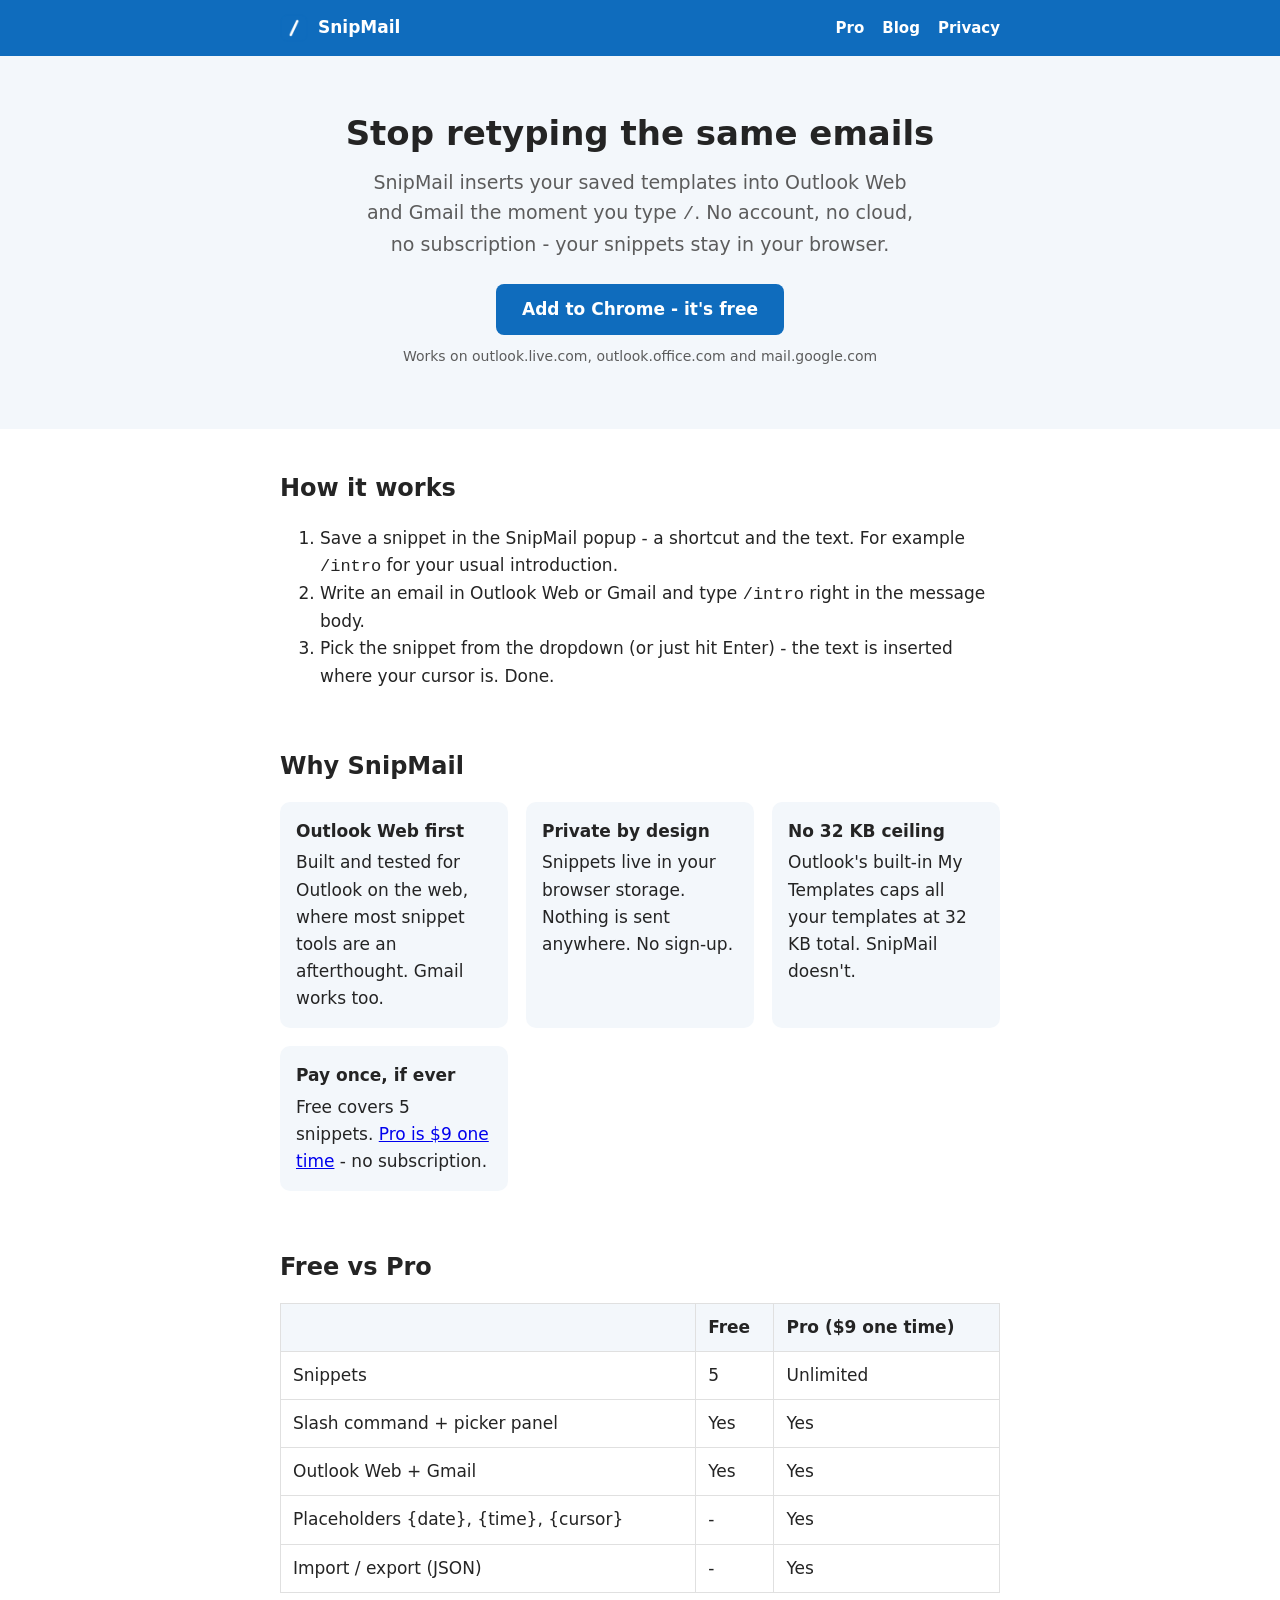
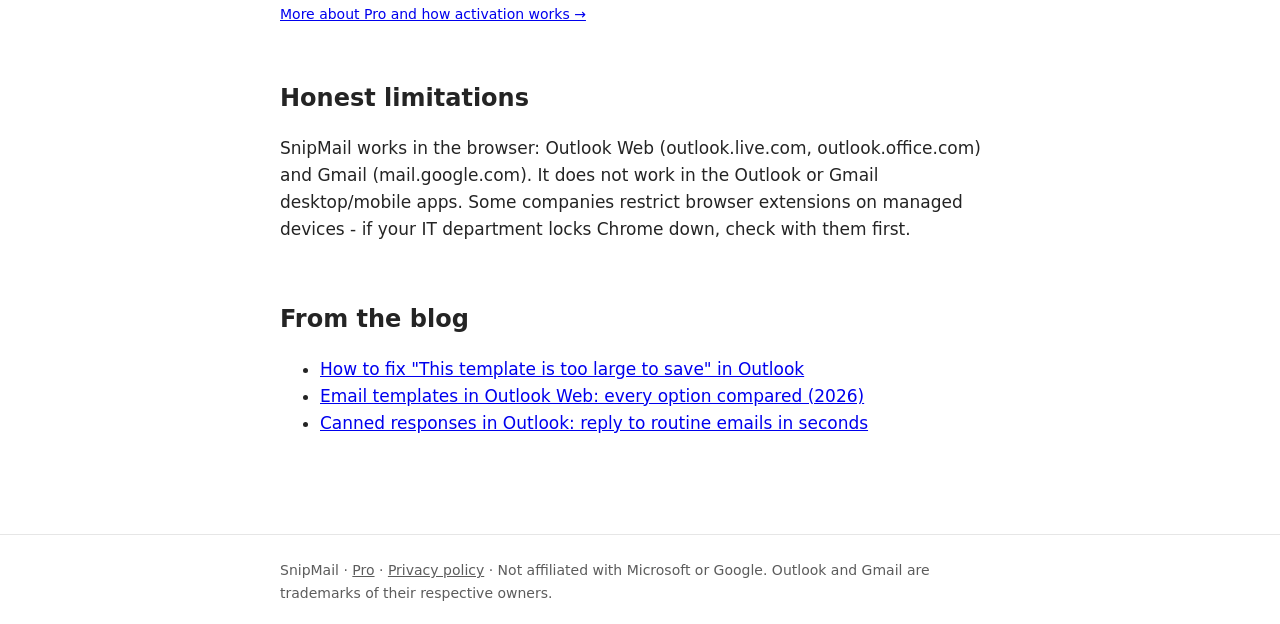
==== index.html @ 1f783bc4 "SnipMail landing: index, pro, privacy, blog (v1.1.0)" ====
<!DOCTYPE html>
<html lang="en">
<head>
  <meta charset="utf-8">
  <meta name="viewport" content="width=device-width, initial-scale=1">
  <title>SnipMail - Email Templates for Outlook Web & Gmail | Free Chrome Extension</title>
  <meta name="description" content="Insert saved email templates in Outlook Web and Gmail with a quick / command. Free Chrome extension - local, private, no account, no subscription.">
  <link rel="stylesheet" href="styles.css">
  <link rel="icon" href="icon128.png">
  <script type="application/ld+json">
  {
    "@context": "https://schema.org",
    "@type": "SoftwareApplication",
    "name": "SnipMail - Email Templates for Outlook & Gmail",
    "operatingSystem": "Chrome",
    "applicationCategory": "BrowserApplication",
    "description": "Chrome extension that inserts saved email templates and text snippets in Outlook Web and Gmail with a slash command. Works locally, no account needed.",
    "offers": { "@type": "Offer", "price": "0", "priceCurrency": "USD" }
  }
  </script>
</head>
<body>
<header class="site">
  <div class="wrap">
    <img class="logo" src="icon128.png" alt="SnipMail logo">
    <a href="index.html">SnipMail</a>
    <nav>
      <a href="pro.html">Pro</a>
      <a href="blog/outlook-my-templates-too-large.html">Blog</a>
      <a href="privacy.html">Privacy</a>
    </nav>
  </div>
</header>

<div class="hero">
  <div class="wrap">
    <h1>Stop retyping the same emails</h1>
    <p class="lead">SnipMail inserts your saved templates into Outlook Web and Gmail the moment you type <code>/</code>. No account, no cloud, no subscription - your snippets stay in your browser.</p>
    <!-- TODO(founder): replace # with the Chrome Web Store URL after publication -->
    <a class="btn" href="#">Add to Chrome - it's free</a>
    <p class="note">Works on outlook.live.com, outlook.office.com and mail.google.com</p>
  </div>
</div>

<section>
  <div class="wrap">
    <h2>How it works</h2>
    <ol>
      <li>Save a snippet in the SnipMail popup - a shortcut and the text. For example <code>/intro</code> for your usual introduction.</li>
      <li>Write an email in Outlook Web or Gmail and type <code>/intro</code> right in the message body.</li>
      <li>Pick the snippet from the dropdown (or just hit Enter) - the text is inserted where your cursor is. Done.</li>
    </ol>
  </div>
</section>

<section style="padding-top:0">
  <div class="wrap">
    <h2>Why SnipMail</h2>
    <ul class="features">
      <li><b>Outlook Web first</b>Built and tested for Outlook on the web, where most snippet tools are an afterthought. Gmail works too.</li>
      <li><b>Private by design</b>Snippets live in your browser storage. Nothing is sent anywhere. No sign-up.</li>
      <li><b>No 32 KB ceiling</b>Outlook's built-in My Templates caps all your templates at 32 KB total. SnipMail doesn't.</li>
      <li><b>Pay once, if ever</b>Free covers 5 snippets. <a href="pro.html">Pro is $9 one time</a> - no subscription.</li>
    </ul>
  </div>
</section>

<section style="padding-top:0">
  <div class="wrap">
    <h2>Free vs Pro</h2>
    <table class="pricing">
      <tr><th></th><th>Free</th><th>Pro ($9 one time)</th></tr>
      <tr><td>Snippets</td><td>5</td><td>Unlimited</td></tr>
      <tr><td>Slash command + picker panel</td><td>Yes</td><td>Yes</td></tr>
      <tr><td>Outlook Web + Gmail</td><td>Yes</td><td>Yes</td></tr>
      <tr><td>Placeholders {date}, {time}, {cursor}</td><td>-</td><td>Yes</td></tr>
      <tr><td>Import / export (JSON)</td><td>-</td><td>Yes</td></tr>
    </table>
    <p class="note"><a href="pro.html">More about Pro and how activation works →</a></p>
  </div>
</section>

<section style="padding-top:0">
  <div class="wrap">
    <h2>Honest limitations</h2>
    <p>SnipMail works in the browser: Outlook Web (outlook.live.com, outlook.office.com) and Gmail (mail.google.com). It does not work in the Outlook or Gmail desktop/mobile apps. Some companies restrict browser extensions on managed devices - if your IT department locks Chrome down, check with them first.</p>
  </div>
</section>

<section style="padding-top:0">
  <div class="wrap">
    <h2>From the blog</h2>
    <ul>
      <li><a href="blog/outlook-my-templates-too-large.html">How to fix "This template is too large to save" in Outlook</a></li>
      <li><a href="blog/outlook-web-email-templates-guide.html">Email templates in Outlook Web: every option compared (2026)</a></li>
      <li><a href="blog/outlook-canned-responses.html">Canned responses in Outlook: reply to routine emails in seconds</a></li>
    </ul>
  </div>
</section>

<footer class="site">
  <div class="wrap">
    SnipMail · <a href="pro.html">Pro</a> · <a href="privacy.html">Privacy policy</a> · Not affiliated with Microsoft or Google. Outlook and Gmail are trademarks of their respective owners.
  </div>
</footer>
</body>
</html>
---- styles.css ----
:root {
  --blue: #0f6cbd;
  --blue-dark: #0f548c;
  --ink: #242424;
  --muted: #5c5c5c;
  --bg-soft: #f3f7fb;
}

* { box-sizing: border-box; }

body {
  margin: 0;
  font-family: "Segoe UI", system-ui, -apple-system, sans-serif;
  font-size: 17px;
  line-height: 1.6;
  color: var(--ink);
}

.wrap {
  max-width: 760px;
  margin: 0 auto;
  padding: 0 20px;
}

header.site {
  background: var(--blue);
  color: #fff;
  padding: 14px 0;
}

header.site .wrap {
  display: flex;
  align-items: center;
  gap: 10px;
}

header.site a {
  color: #fff;
  text-decoration: none;
  font-weight: 600;
}

header.site nav {
  margin-left: auto;
  display: flex;
  gap: 18px;
  font-size: 15px;
}

.logo {
  width: 28px;
  height: 28px;
  border-radius: 6px;
}

.hero {
  background: var(--bg-soft);
  padding: 56px 0 48px;
  text-align: center;
}

.hero h1 {
  font-size: 34px;
  line-height: 1.25;
  margin: 0 0 12px;
}

.hero p.lead {
  font-size: 19px;
  color: var(--muted);
  max-width: 560px;
  margin: 0 auto 24px;
}

.btn {
  display: inline-block;
  background: var(--blue);
  color: #fff;
  padding: 12px 26px;
  border-radius: 8px;
  text-decoration: none;
  font-weight: 600;
}

.btn:hover { background: var(--blue-dark); }

.note { font-size: 14px; color: var(--muted); margin-top: 10px; }

section { padding: 40px 0; }

section h2 { font-size: 24px; margin: 0 0 16px; }

.features {
  display: grid;
  grid-template-columns: repeat(auto-fit, minmax(220px, 1fr));
  gap: 18px;
  padding: 0;
  list-style: none;
}

.features li {
  background: var(--bg-soft);
  border-radius: 10px;
  padding: 16px;
}

.features b { display: block; margin-bottom: 4px; }

table.pricing {
  width: 100%;
  border-collapse: collapse;
}

table.pricing th, table.pricing td {
  border: 1px solid #e0e0e0;
  padding: 10px 12px;
  text-align: left;
}

table.pricing th { background: var(--bg-soft); }

article h1 { font-size: 30px; line-height: 1.25; }
article h2 { font-size: 22px; margin-top: 32px; }
article time { color: var(--muted); font-size: 14px; }
article code {
  background: var(--bg-soft);
  padding: 1px 6px;
  border-radius: 4px;
  font-size: 15px;
}

.callout {
  background: var(--bg-soft);
  border-left: 4px solid var(--blue);
  border-radius: 6px;
  padding: 14px 16px;
  margin: 24px 0;
}

footer.site {
  border-top: 1px solid #e6e6e6;
  margin-top: 40px;
  padding: 24px 0;
  font-size: 14px;
  color: var(--muted);
}

footer.site a { color: var(--muted); }
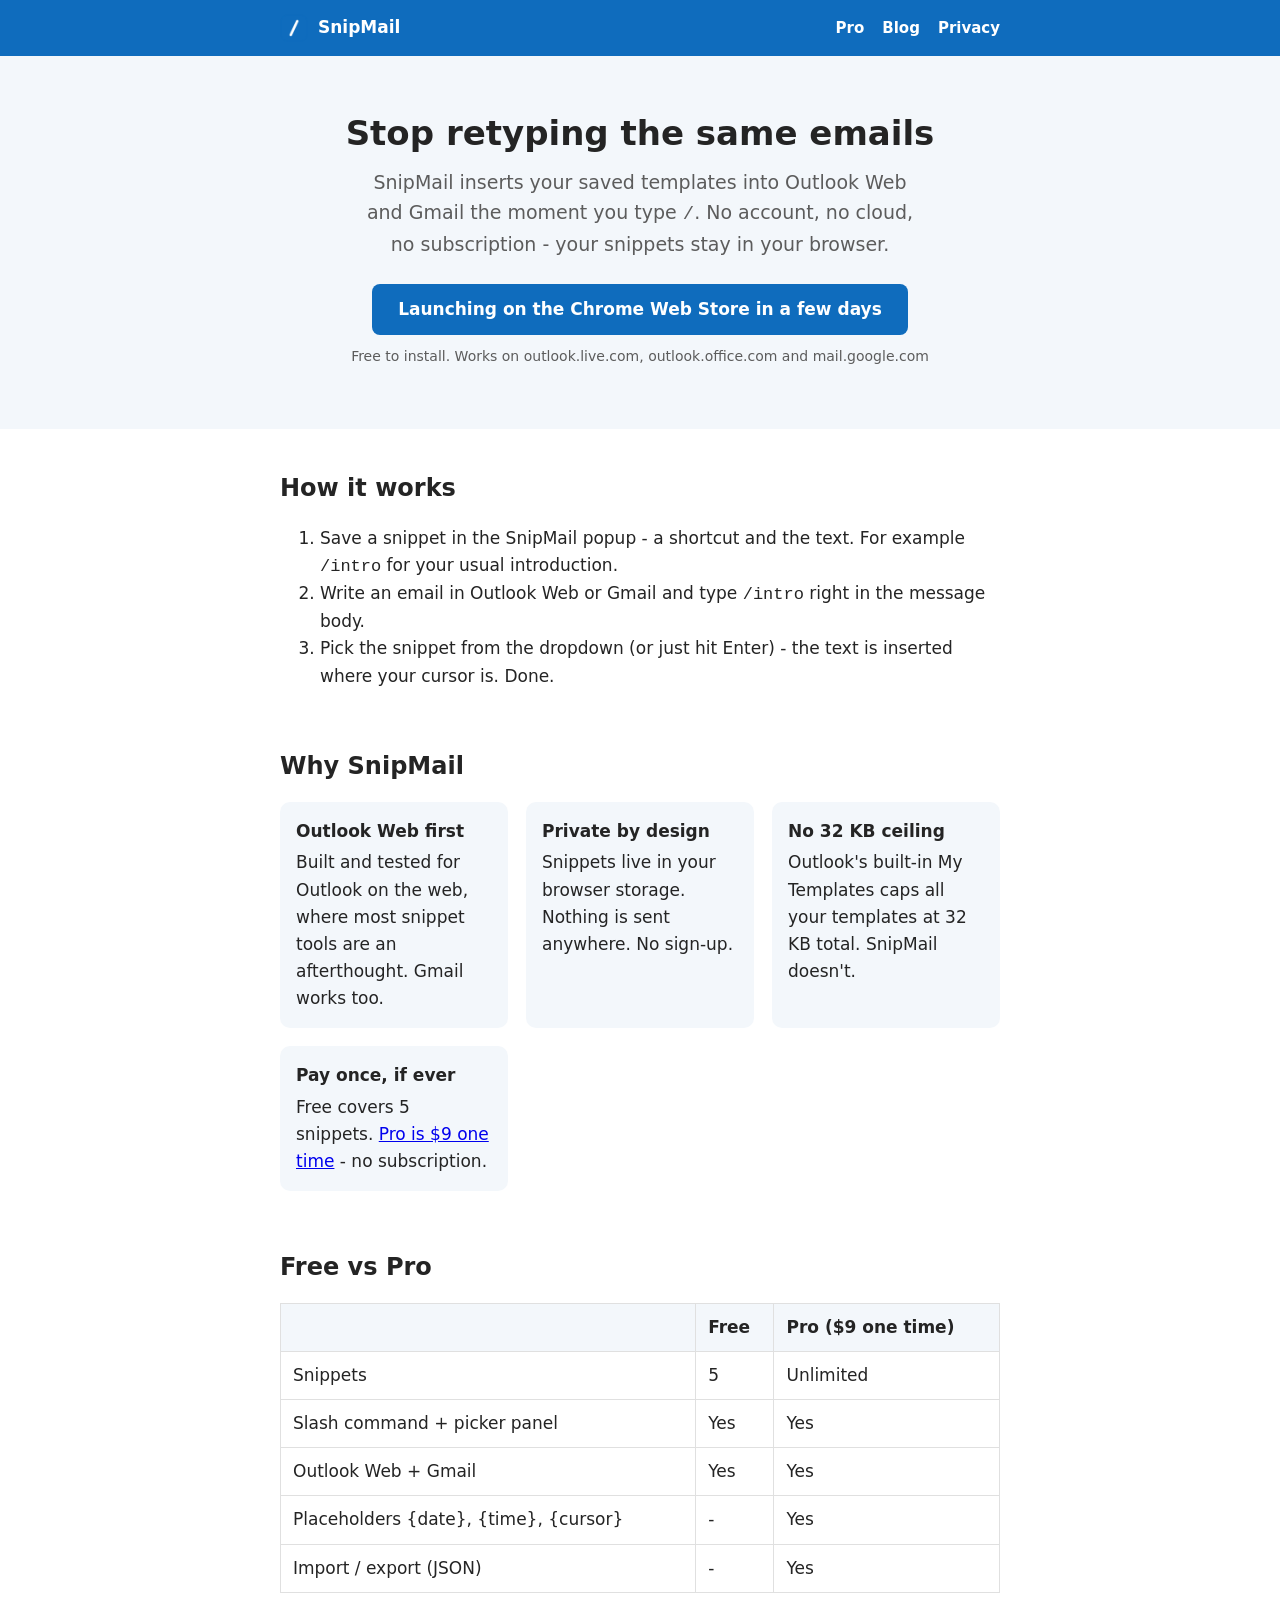
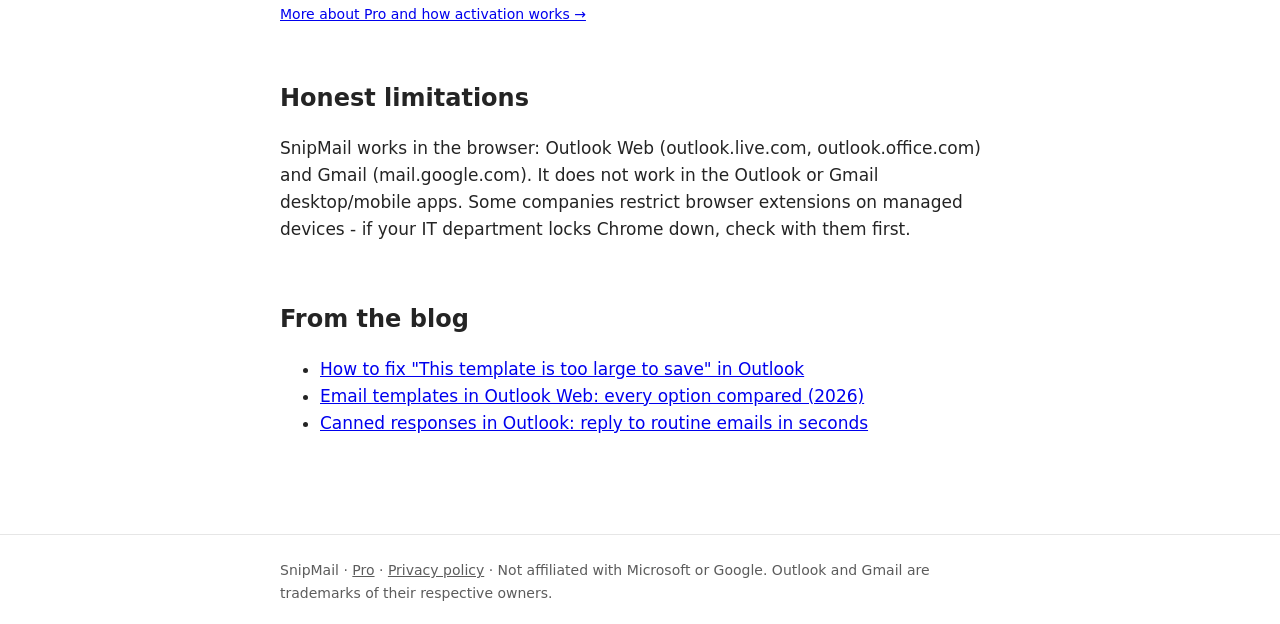
==== commit 2ad1b04d: "copy: honest CTA until store approval, clear mailto order note, Pro consistency in guide and privacy" ====
--- a/index.html
+++ b/index.html
@@ -36,9 +36,10 @@
   <div class="wrap">
     <h1>Stop retyping the same emails</h1>
     <p class="lead">SnipMail inserts your saved templates into Outlook Web and Gmail the moment you type <code>/</code>. No account, no cloud, no subscription - your snippets stay in your browser.</p>
-    <!-- TODO(founder): replace # with the Chrome Web Store URL after publication -->
-    <a class="btn" href="#">Add to Chrome - it's free</a>
-    <p class="note">Works on outlook.live.com, outlook.office.com and mail.google.com</p>
+    <!-- TODO(founder): after store approval replace the span below with:
+         <a class="btn" href="STORE_URL">Add to Chrome - it's free</a> -->
+    <span class="btn" style="cursor:default">Launching on the Chrome Web Store in a few days</span>
+    <p class="note">Free to install. Works on outlook.live.com, outlook.office.com and mail.google.com</p>
   </div>
 </div>
 
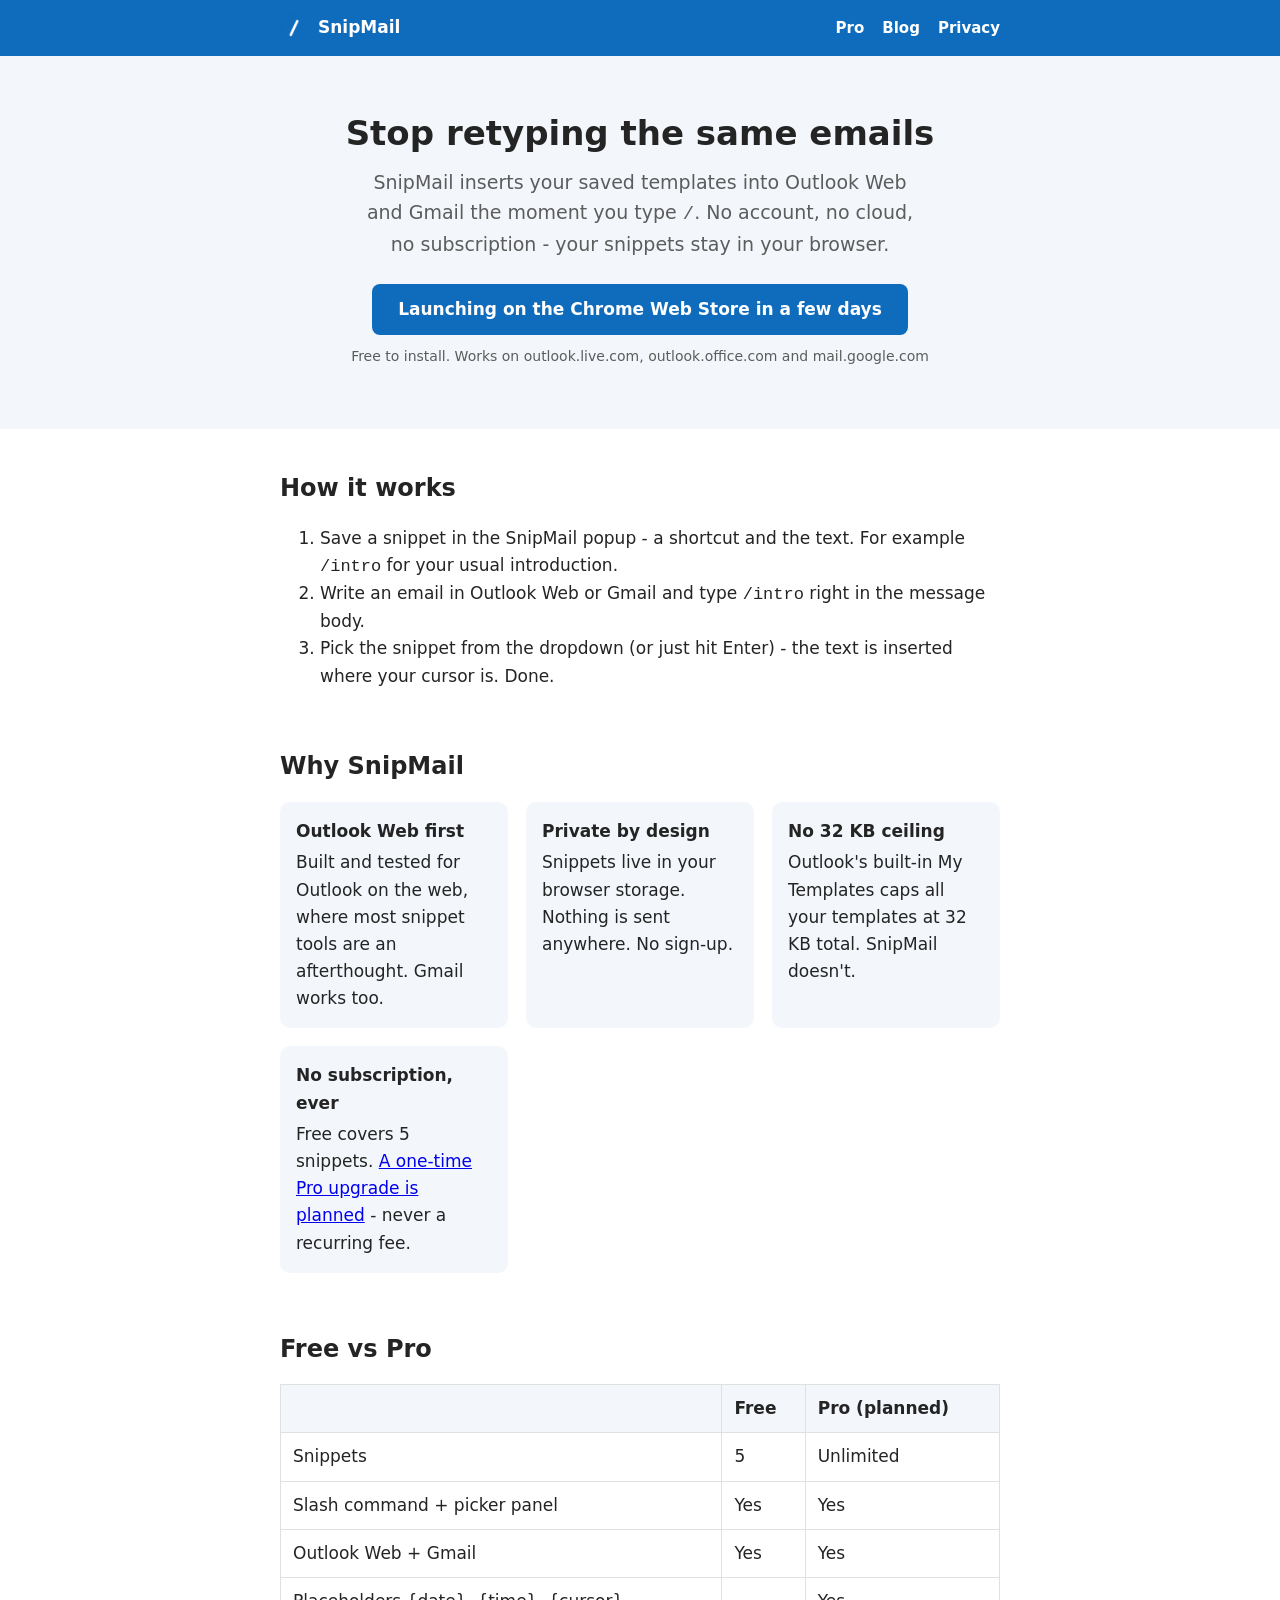
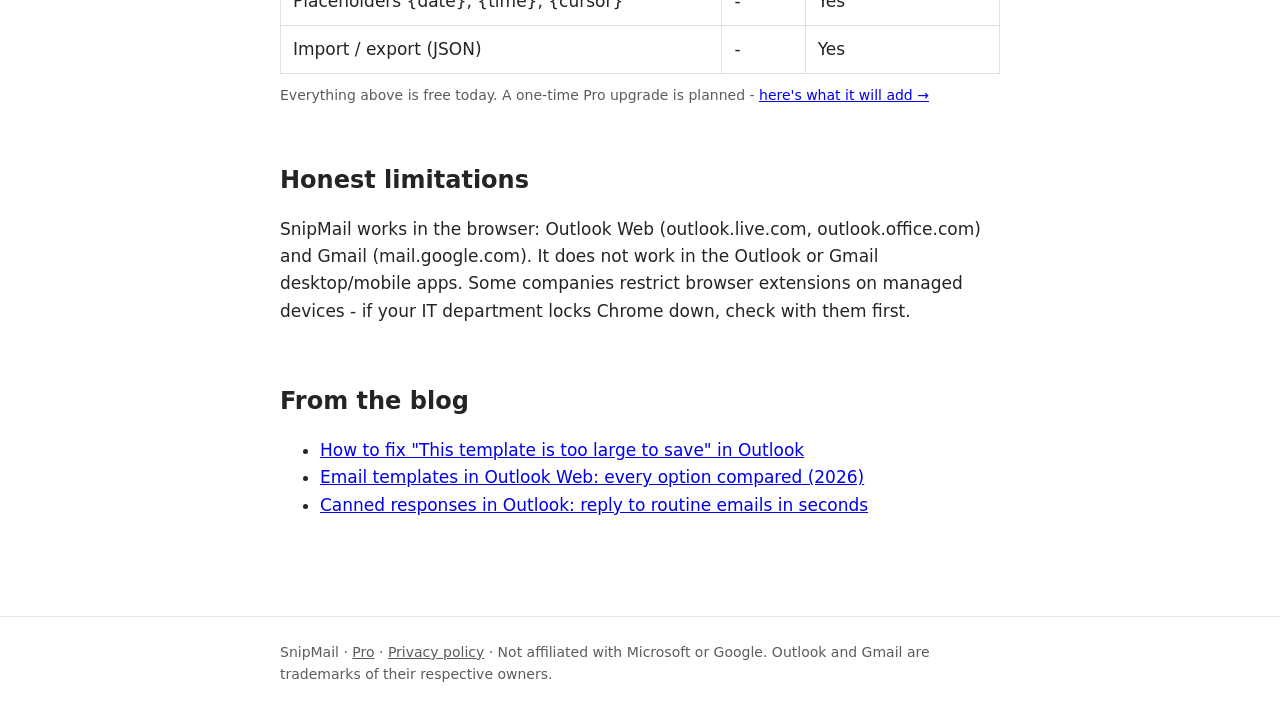
==== commit efd8df0c: "deploy(landing): RU-страницы (Яндекс/Mail.ru, переезд), SEO-обвязка, честный статус почт Outlook Web" ====
--- a/index.html
+++ b/index.html
@@ -7,6 +7,10 @@
   <meta name="description" content="Insert saved email templates in Outlook Web and Gmail with a quick / command. Free Chrome extension - local, private, no account, no subscription.">
   <link rel="stylesheet" href="styles.css">
   <link rel="icon" href="icon128.png">
+  <link rel="canonical" href="https://mrwltr44.github.io/snipmail-site/index.html">
+  <link rel="alternate" hreflang="en" href="https://mrwltr44.github.io/snipmail-site/index.html">
+  <link rel="alternate" hreflang="ru" href="https://mrwltr44.github.io/snipmail-site/index-ru.html">
+  <link rel="alternate" hreflang="x-default" href="https://mrwltr44.github.io/snipmail-site/index.html">
   <script type="application/ld+json">
   {
     "@context": "https://schema.org",
@@ -61,7 +65,7 @@
       <li><b>Outlook Web first</b>Built and tested for Outlook on the web, where most snippet tools are an afterthought. Gmail works too.</li>
       <li><b>Private by design</b>Snippets live in your browser storage. Nothing is sent anywhere. No sign-up.</li>
       <li><b>No 32 KB ceiling</b>Outlook's built-in My Templates caps all your templates at 32 KB total. SnipMail doesn't.</li>
-      <li><b>Pay once, if ever</b>Free covers 5 snippets. <a href="pro.html">Pro is $9 one time</a> - no subscription.</li>
+      <li><b>No subscription, ever</b>Free covers 5 snippets. <a href="pro.html">A one-time Pro upgrade is planned</a> - never a recurring fee.</li>
     </ul>
   </div>
 </section>
@@ -70,14 +74,14 @@
   <div class="wrap">
     <h2>Free vs Pro</h2>
     <table class="pricing">
-      <tr><th></th><th>Free</th><th>Pro ($9 one time)</th></tr>
+      <tr><th></th><th>Free</th><th>Pro (planned)</th></tr>
       <tr><td>Snippets</td><td>5</td><td>Unlimited</td></tr>
       <tr><td>Slash command + picker panel</td><td>Yes</td><td>Yes</td></tr>
       <tr><td>Outlook Web + Gmail</td><td>Yes</td><td>Yes</td></tr>
       <tr><td>Placeholders {date}, {time}, {cursor}</td><td>-</td><td>Yes</td></tr>
       <tr><td>Import / export (JSON)</td><td>-</td><td>Yes</td></tr>
     </table>
-    <p class="note"><a href="pro.html">More about Pro and how activation works →</a></p>
+    <p class="note">Everything above is free today. A one-time Pro upgrade is planned - <a href="pro.html">here's what it will add →</a></p>
   </div>
 </section>
 
